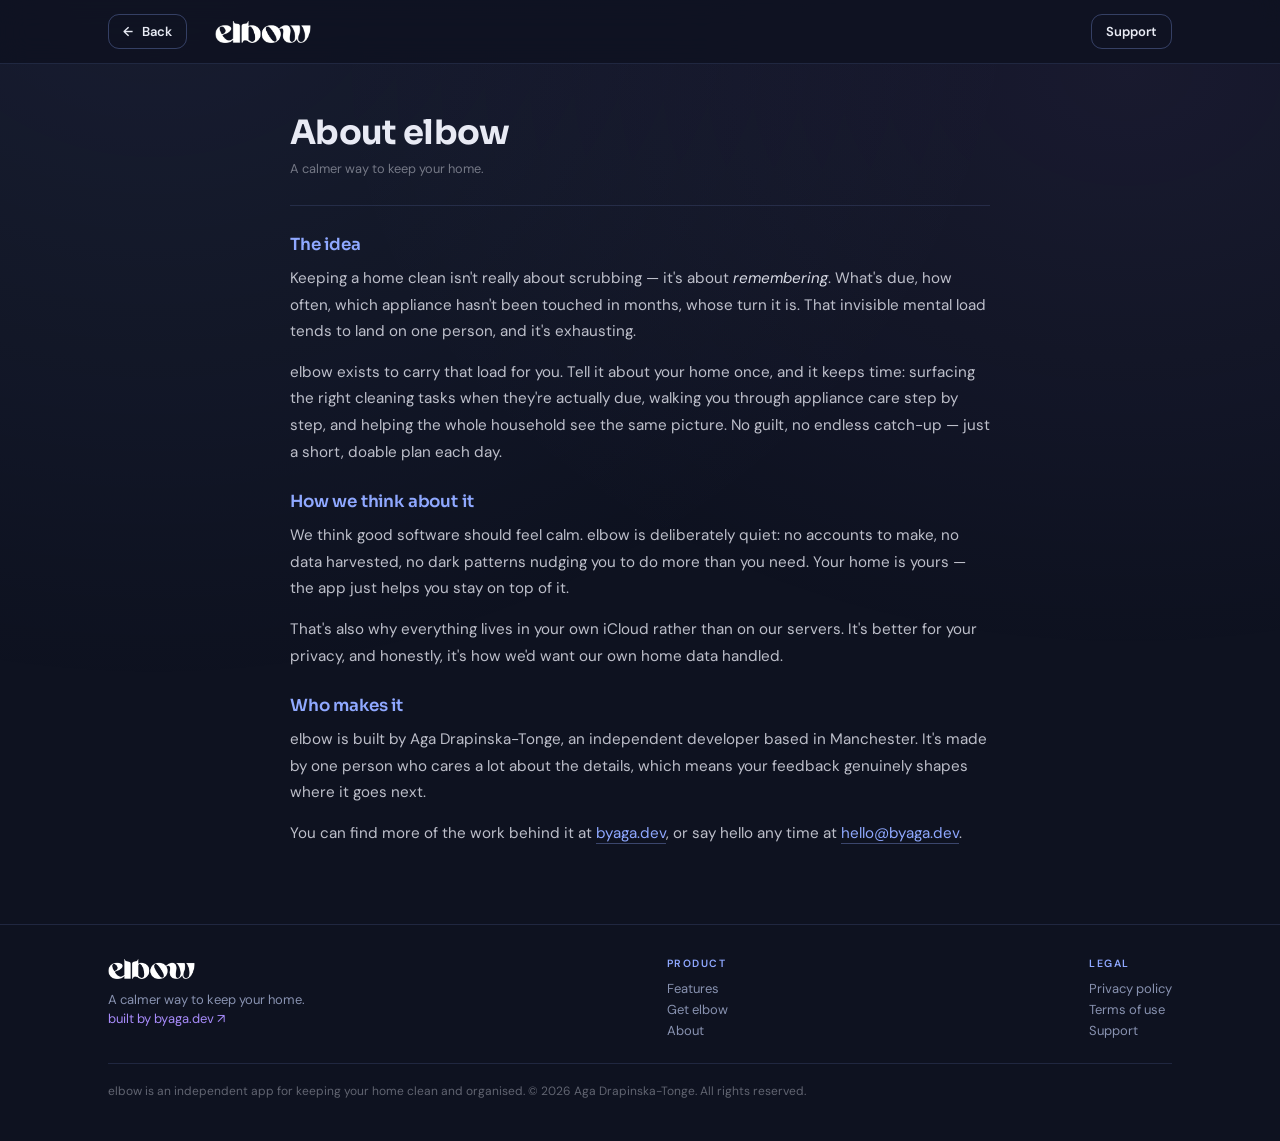
==== about/index.html @ 7baf48e3 "Initial commit: elbow marketing + legal site Static, hand-coded site for elbow-app.com — landing, ab" ====
<!DOCTYPE html>
<html lang="en">
<head>
<meta charset="UTF-8">
<meta name="viewport" content="width=device-width, initial-scale=1.0">
<title>About — elbow</title>
<meta name="description" content="About elbow — a calmer way to keep your home clean, made by Aga Drapinska-Tonge in Manchester.">
<link rel="canonical" href="https://elbow-app.com/about/">
<meta property="og:title" content="About — elbow">
<meta property="og:description" content="A calmer way to keep your home clean, made by an independent developer in Manchester.">
<meta property="og:url" content="https://elbow-app.com/about/">
<meta property="og:type" content="website">
<meta property="og:site_name" content="elbow">
<meta property="og:image" content="https://elbow-app.com/assets/og-image.png">
<meta name="twitter:card" content="summary_large_image">
<meta name="theme-color" content="#0E1220">
<link rel="icon" href="/favicon.ico" sizes="any">
<link rel="icon" type="image/png" sizes="32x32" href="/favicon-32x32.png">
<link rel="apple-touch-icon" sizes="180x180" href="/apple-touch-icon.png">
<link rel="preconnect" href="https://fonts.googleapis.com">
<link rel="preconnect" href="https://fonts.gstatic.com" crossorigin>
<link href="https://fonts.googleapis.com/css2?family=Sora:wght@400;600;700;800&family=DM+Sans:wght@300;400;500&display=swap" rel="stylesheet">
<link rel="stylesheet" href="/assets/site.css">
<style>
  *, *::before, *::after { box-sizing: border-box; margin: 0; padding: 0; }
  html { scroll-behavior: smooth; }
  body {
    font-family: 'DM Sans', sans-serif; background: var(--bg); color: var(--text);
    min-height: 100vh; display: flex; flex-direction: column;
    position: relative; overflow-x: hidden; -webkit-font-smoothing: antialiased;
  }
  body::before {
    content: ''; position: fixed; inset: 0; pointer-events: none; z-index: 0;
    background:
      radial-gradient(ellipse at 12% -5%, rgba(143,168,255,0.08) 0%, transparent 55%),
      radial-gradient(ellipse at 88% 8%, rgba(167,139,250,0.07) 0%, transparent 50%);
  }
</style>
</head>
<body>

<nav class="site-nav">
  <div class="site-nav-in">
    <a href="/" class="btn btn-ghost btn-sm"><span class="arrow">←</span> Back</a>
    <a href="/" class="logo"><img src="/assets/logo-wordmark.png" alt="elbow"></a>
    <div class="spacer"></div>
    <a href="/support/" class="btn btn-ghost btn-sm">Support</a>
  </div>
</nav>

<main class="page">
  <h1>About elbow</h1>
  <span class="updated">A calmer way to keep your home.</span>
  <hr>

  <h2>The idea</h2>
  <p>Keeping a home clean isn't really about scrubbing — it's about <em>remembering</em>. What's due, how often, which appliance hasn't been touched in months, whose turn it is. That invisible mental load tends to land on one person, and it's exhausting.</p>
  <p>elbow exists to carry that load for you. Tell it about your home once, and it keeps time: surfacing the right cleaning tasks when they're actually due, walking you through appliance care step by step, and helping the whole household see the same picture. No guilt, no endless catch-up — just a short, doable plan each day.</p>

  <h2>How we think about it</h2>
  <p>We think good software should feel calm. elbow is deliberately quiet: no accounts to make, no data harvested, no dark patterns nudging you to do more than you need. Your home is yours — the app just helps you stay on top of it.</p>
  <p>That's also why everything lives in your own iCloud rather than on our servers. It's better for your privacy, and honestly, it's how we'd want our own home data handled.</p>

  <h2>Who makes it</h2>
  <p>elbow is built by Aga Drapinska-Tonge, an independent developer based in Manchester. It's made by one person who cares a lot about the details, which means your feedback genuinely shapes where it goes next.</p>
  <p>You can find more of the work behind it at <a href="https://byaga.dev" target="_blank" rel="noopener">byaga.dev</a>, or say hello any time at <a href="mailto:hello@byaga.dev">hello@byaga.dev</a>.</p>
</main>

<footer class="site-footer">
  <div class="site-footer-in">
    <div class="fgrid">
      <div>
        <a href="/" class="flogo"><img src="/assets/logo-wordmark.png" alt="elbow"></a>
        <div class="built">A calmer way to keep your home.</div>
        <div class="built"><a href="https://byaga.dev" target="_blank" rel="noopener">built by byaga.dev ↗</a></div>
      </div>
      <div>
        <h5>Product</h5>
        <a href="/#features">Features</a>
        <a href="/#get">Get elbow</a>
        <a href="/about/">About</a>
      </div>
      <div>
        <h5>Legal</h5>
        <a href="/privacy/">Privacy policy</a>
        <a href="/terms/">Terms of use</a>
        <a href="/support/">Support</a>
      </div>
    </div>
    <p class="disc">elbow is an independent app for keeping your home clean and organised. © 2026 Aga Drapinska-Tonge. All rights reserved.</p>
  </div>
</footer>

</body>
</html>
---- assets/site.css ----
/* elbow — shared nav + footer + base, used across landing and subpages.
   Palette lifted from the app's ElbowTheme (dark, periwinkle + lavender). */

:root {
  --bg:          #0E1220;
  --card:        #131728;
  --card-alt:    #1A1F35;
  --line:        rgba(143, 168, 255, .14);
  --line-strong: rgba(143, 168, 255, .30);
  --text:        #E8EAF4;
  --muted:       #8892B0;
  --faint:       rgba(232, 234, 244, .45);
  --peri:        #8FA8FF;   /* primary accent */
  --peri-dim:    #6E86D8;
  --lav:         #A78BFA;   /* secondary accent */
  --green:       #5DCAA5;
  --amber:       #E0953A;
  --site-maxw:   1120px;
}

/* NAV */
.site-nav {
  align-self: stretch;
  position: sticky; top: 0; z-index: 40;
  backdrop-filter: blur(14px);
  -webkit-backdrop-filter: blur(14px);
  background: rgba(14, 18, 32, .82);
  border-bottom: 1px solid var(--line);
  width: 100%;
}
.site-nav-in {
  max-width: var(--site-maxw);
  margin: 0 auto;
  padding: 14px 28px;
  display: flex; align-items: center; gap: 28px;
}
.site-nav .logo {
  font-family: 'Sora', sans-serif;
  font-size: 18px; font-weight: 700;
  letter-spacing: -.03em;
  color: var(--text);
  text-decoration: none; border: none;
  display: inline-flex; align-items: center; gap: 9px;
  transition: opacity .2s;
}
.site-nav .logo .mark {
  width: 22px; height: 22px; border-radius: 7px;
  background: linear-gradient(145deg, var(--peri), var(--lav));
  display: inline-block;
  box-shadow: 0 4px 14px rgba(143, 168, 255, .35);
}
.site-nav .logo:hover { opacity: .85; }
.site-nav .logo img { height: 22px; width: auto; display: block; }
.site-nav .spacer { flex: 1; }
.site-nav .btn {
  display: inline-flex; align-items: center; gap: 9px;
  font-weight: 600; font-size: 14px;
  padding: 11px 20px; border-radius: 11px;
  transition: .2s; border: 1px solid transparent;
  white-space: nowrap; text-decoration: none;
  font-family: inherit; cursor: pointer;
}
.site-nav .btn-accent {
  background: linear-gradient(180deg, var(--peri), var(--peri-dim));
  color: #0b1020;
  box-shadow: 0 6px 20px rgba(143, 168, 255, .28);
}
.site-nav .btn-accent:hover {
  transform: translateY(-1px);
  box-shadow: 0 9px 26px rgba(143, 168, 255, .40);
  color: #0b1020;
}
.site-nav .btn-ghost {
  border-color: var(--line-strong);
  color: var(--text); background: transparent;
}
.site-nav .btn-ghost:hover {
  border-color: var(--peri);
  background: rgba(143, 168, 255, .08);
  color: var(--peri);
}
.site-nav .btn-sm { padding: 8px 14px; font-size: 13px; }
.site-nav .btn-sm .arrow { display: inline-block; transition: transform .2s; }
.site-nav .btn-sm:hover .arrow { transform: translateX(-3px); }

/* FOOTER */
.site-footer {
  align-self: stretch;
  border-top: 1px solid var(--line);
  padding: 32px 0 40px;
  font-size: 13px; color: var(--muted);
  width: 100%; margin-top: auto;
}
.site-footer-in { max-width: var(--site-maxw); margin: 0 auto; padding: 0 28px; }
.site-footer .fgrid {
  display: flex; gap: 36px; flex-wrap: wrap;
  justify-content: space-between; margin-bottom: 22px;
}
.site-footer .fgrid a {
  display: block; padding: 2px 0;
  color: var(--muted); text-decoration: none; border: none;
}
.site-footer .fgrid a:hover { color: var(--peri); }
.site-footer .flogo {
  font-family: 'Sora', sans-serif;
  font-size: 17px; font-weight: 700; letter-spacing: -.03em;
  color: var(--text); margin-bottom: 10px;
  text-decoration: none; display: inline-flex; align-items: center; gap: 8px;
  border: none;
}
.site-footer .flogo .mark {
  width: 18px; height: 18px; border-radius: 6px;
  background: linear-gradient(145deg, var(--peri), var(--lav));
}
.site-footer .flogo img { height: 20px; width: auto; display: block; }
.site-footer h5 {
  font-size: 10.5px; letter-spacing: .15em; text-transform: uppercase;
  color: var(--peri); margin-bottom: 8px; font-weight: 600;
}
.site-footer .built { font-size: 13px; margin-top: 2px; }
.site-footer .built a { display: inline; padding: 0; color: var(--lav); border: none; }
.site-footer .built a:hover { color: var(--peri); }
.site-footer .disc {
  border-top: 1px solid var(--line); padding-top: 18px;
  font-size: 12px; line-height: 1.55; color: rgba(232, 234, 244, .38);
}

@media (max-width: 760px) {
  .site-nav-in { padding: 12px 20px; gap: 16px; }
  .site-footer-in { padding: 0 20px; }
}

/* SUBPAGE (legal/support) shared layout */
main.page {
  position: relative; z-index: 1;
  width: 100%; max-width: 740px; margin: 0 auto;
  padding: 48px 20px 64px; flex: 1;
}
main.page h1 {
  font-family: 'Sora', sans-serif;
  font-size: clamp(1.5rem, 4vw, 2.1rem); font-weight: 700;
  color: var(--text); letter-spacing: -.02em; line-height: 1.25; margin-bottom: 6px;
}
main.page .updated { display: block; margin-bottom: 28px; color: var(--faint); font-size: .8rem; }
main.page hr { border: none; border-top: 1px solid var(--line); margin: 28px 0; }
main.page h2 {
  font-family: 'Sora', sans-serif; color: var(--peri);
  font-size: 1.05rem; font-weight: 600; margin: 26px 0 10px; letter-spacing: -.01em;
}
main.page p, main.page li { color: rgba(232, 234, 244, .80); font-size: .95rem; line-height: 1.75; }
main.page p { margin-bottom: 14px; }
main.page ul { margin-bottom: 14px; padding-left: 22px; }
main.page li { margin-bottom: 5px; }
main.page a { color: var(--peri); text-decoration: none; border-bottom: 1px solid rgba(143, 168, 255, .35); }
main.page a:hover { color: var(--lav); border-bottom-color: var(--lav); }
main.page strong { color: var(--text); font-weight: 600; }
main.page em { color: rgba(232, 234, 244, .92); }
@media (max-width: 600px) { main.page { padding: 32px 14px 48px; } }
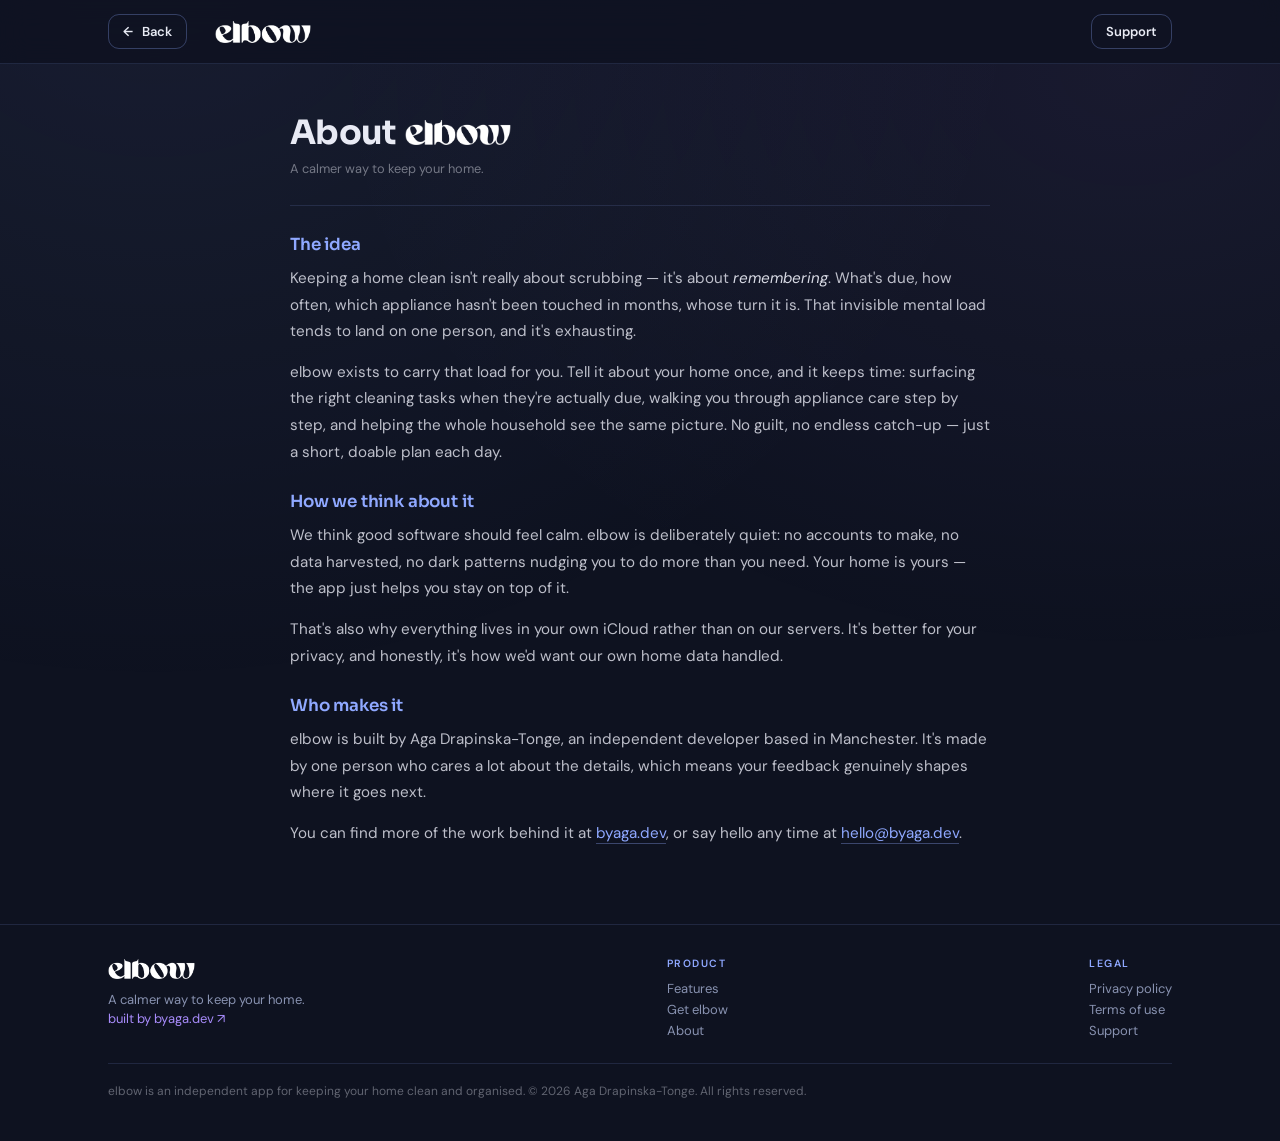
==== commit 0cfbd2c0: "Use elbow wordmark image in the About page heading "About elbow" now renders the licensed wordmark p" ====
--- a/about/index.html
+++ b/about/index.html
@@ -49,7 +49,7 @@
 </nav>
 
 <main class="page">
-  <h1>About elbow</h1>
+  <h1>About <img class="wm-inline" src="/assets/logo-wordmark.png" alt="elbow"></h1>
   <span class="updated">A calmer way to keep your home.</span>
   <hr>
 
--- a/assets/site.css
+++ b/assets/site.css
@@ -156,3 +156,5 @@
 main.page strong { color: var(--text); font-weight: 600; }
 main.page em { color: rgba(232, 234, 244, .92); }
 @media (max-width: 600px) { main.page { padding: 32px 14px 48px; } }
+
+main.page h1 .wm-inline { height: 0.72em; width: auto; vertical-align: -0.02em; margin: 0 .06em; }
